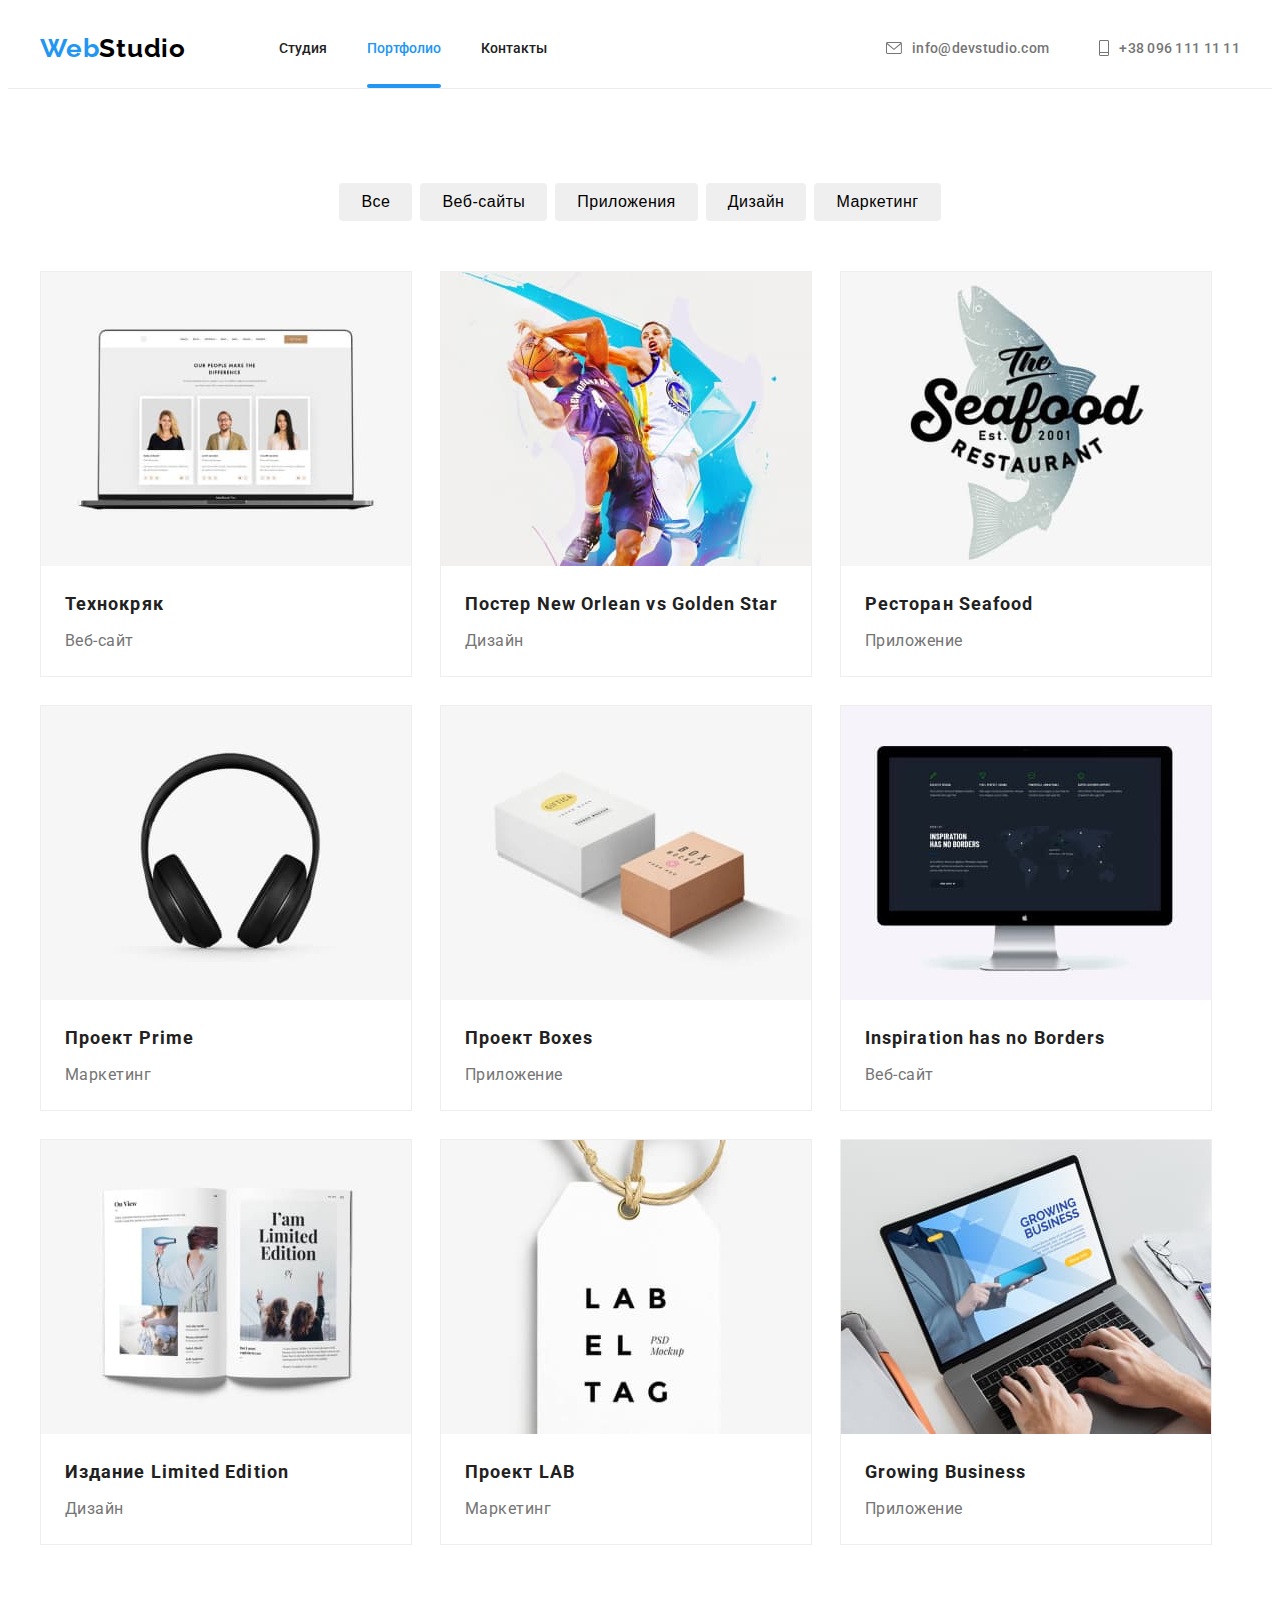
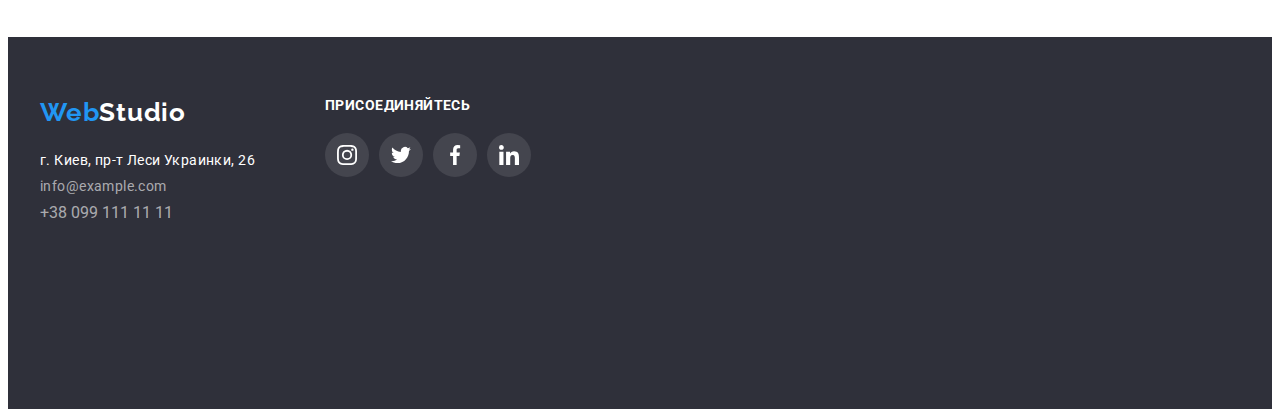
==== portfolio.html @ e00654e3 "дз-6" ====
<!DOCTYPE html>
<html lang="ru">
  <head>
    <meta charset="UTF-8" />
    <meta name="viewport" content="width=device-width, initial-scale=1.0" />
    <title>WebStudio</title>
    <link rel="preconnect" href="https://fonts.gstatic.com" />
    <link
      href="https://fonts.googleapis.com/css2?family=Raleway:wght@700&family=Roboto:wght@400;500;700;900&display=swap"
      rel="stylesheet"
    />
    <link
      rel="stylesheet"
      href="https://cdnjs.cloudflare.com/ajax/libs/modern-normalize/1.0.0/modern-normalize.min.css"
      integrity="sha512-ISS7cAi1PEhQ8jnbJpJZMd29NlhNj4AWYyLOSp2CE/CsHxTCu+r+t0D2yoJudVrd0/8fTVPUVDzY5Tvli75u/g=="
      crossorigin="anonymous"
    />
    <link rel="stylesheet" href="./css/styles.css" />
  </head>

  <body>
    <!-- Шапка сайта -->

    <header class="header page-header">
      <div class="container">
        <a
          class="link links header-link"
          href="./portfolio.html"
          target="_blank"
        >
          <span class="logo">Web</span>Studio</a
        >

        <nav class="nav">
          <ul class="nav-list list">
            <li class="nav-list-item">
              <a class="nav-list-link links" href="./index.html">Студия</a>
            </li>
            <li class="nav-list-item">
              <a
                class="nav-list-link links header-portfolio header-underline"
                href="./portfolio.html"
                >Портфолио</a
              >
            </li>
            <li class="nav-list-item">
              <a class="nav-list-link links" href="#">Контакты</a>
            </li>
          </ul>
        </nav>

        <ul class="header-list list">
          <li class="header-mail">
            <a class="header-mail-link links" href="mailto:info@devstudio.com"
              ><svg class="header-mail-ikon">
                <use href="./images/sprite.svg#mail"></use>
              </svg>
              info@devstudio.com
            </a>
          </li>
          <li class="header-tel">
            <a class="header-tel-link links" href="tel:+380961111111"
              ><svg class="header-tel-ikon">
                <use href="./images/sprite.svg#phone"></use>
              </svg>
              +38 096 111 11 11
            </a>
          </li>
        </ul>
      </div>
    </header>

    <main>
      <!--Меню -->

      <section class="features">
        <div class="container">
          <h1 hidden>Описание проектов</h1>
          <ul class="features-btn list">
            <li class="features-btn-item">
              <button class="btn" type="button">Все</button>
            </li>
            <li class="features-btn-item">
              <button class="btn" type="button">Веб-сайты</button>
            </li>
            <li class="features-btn-item">
              <button class="btn" type="button">Приложения</button>
            </li>
            <li class="features-btn-item">
              <button class="btn" type="button">Дизайн</button>
            </li>
            <li class="features-btn-item">
              <button class="btn" type="button">Маркетинг</button>
            </li>
          </ul>
        </div>

        <!--Описание проектов-->

        <div class="container">
          <ul class="features-list list">
            <li class="features-list-item">
              <a class="features-list-link links" href="#">
                <div class="features-list-img-wrapper">
                  <img src="images/portfolio/сайт.jpg" alt="сайт" width="370" />
                  <p class="overlay">
                    Технокряк это современная площадка распространения
                    коронавируса. Компании используют эту платформу для
                    цифрового шпионажа и атак на защищённые сервера конкурентов.
                  </p>
                </div>
                <div class="features-content">
                  <h2 class="features-list-title">Технокряк</h2>
                  <p class="features-list-subtitle">Веб-сайт</p>
                </div>
              </a>
            </li>
            <li class="features-list-item">
              <a class="features-list-link links" href="#">
                <div class="features-list-img-wrapper">
                  <img
                    src="images/portfolio/баскетбол.jpg"
                    alt="баскетбол"
                    width="370"
                  />
                  <p class="overlay">
                    Технокряк это современная площадка распространения
                    коронавируса. Компании используют эту платформу для
                    цифрового шпионажа и атак на защищённые сервера конкурентов.
                  </p>
                </div>
                <div class="features-content">
                  <h2 class="features-list-title">
                    Постер New Orlean vs Golden Star
                  </h2>
                  <p class="features-list-subtitle">Дизайн</p>
                </div>
              </a>
            </li>
            <li class="features-list-item">
              <a class="features-list-link links" href="#">
                <div class="features-list-img-wrapper">
                  <img
                    src="images/portfolio/Ресторан.jpg"
                    alt="морская еда"
                    width="370"
                  />
                  <p class="overlay">
                    Технокряк это современная площадка распространения
                    коронавируса. Компании используют эту платформу для
                    цифрового шпионажа и атак на защищённые сервера конкурентов.
                  </p>
                </div>
                <div class="features-content">
                  <h2 class="features-list-title">Ресторан Seafood</h2>
                  <p class="features-list-subtitle">Приложение</p>
                </div>
              </a>
            </li>
            <li class="features-list-item">
              <a class="features-list-link links" href="#">
                <div class="features-list-img-wrapper">
                  <img
                    src="images/portfolio/наушники.jpg"
                    alt="наушники"
                    width="370"
                  />
                  <p class="overlay">
                    Технокряк это современная площадка распространения
                    коронавируса. Компании используют эту платформу для
                    цифрового шпионажа и атак на защищённые сервера конкурентов.
                  </p>
                </div>
                <div class="features-content">
                  <h2 class="features-list-title">Проект Prime</h2>
                  <p class="features-list-subtitle">Маркетинг</p>
                </div>
              </a>
            </li>
            <li class="features-list-item">
              <a class="features-list-link links" href="#">
                <div class="features-list-img-wrapper">
                  <img
                    src="images/portfolio/коробка.jpg"
                    alt="коробка"
                    width="370"
                  />
                  <p class="overlay">
                    Технокряк это современная площадка распространения
                    коронавируса. Компании используют эту платформу для
                    цифрового шпионажа и атак на защищённые сервера конкурентов.
                  </p>
                </div>
                <div class="features-content">
                  <h2 class="features-list-title">Проект Boxes</h2>
                  <p class="features-list-subtitle">Приложение</p>
                </div>
              </a>
            </li>
            <li class="features-list-item">
              <a class="features-list-link links" href="#">
                <div class="features-list-img-wrapper">
                  <img
                    src="images/portfolio/экран.jpg"
                    alt="экран"
                    width="370"
                  />
                  <p class="overlay">
                    Технокряк это современная площадка распространения
                    коронавируса. Компании используют эту платформу для
                    цифрового шпионажа и атак на защищённые сервера конкурентов.
                  </p>
                </div>
                <div class="features-content">
                  <h2 lang="en" class="features-list-title">
                    Inspiration has no Borders
                  </h2>
                  <p class="features-list-subtitle">Веб-сайт</p>
                </div>
              </a>
            </li>
            <li class="features-list-item">
              <a class="features-list-link links" href="#">
                <div class="features-list-img-wrapper">
                  <img
                    src="images/portfolio/книга.jpg"
                    alt="книга"
                    width="370"
                  />
                  <p class="overlay">
                    Технокряк это современная площадка распространения
                    коронавируса. Компании используют эту платформу для
                    цифрового шпионажа и атак на защищённые сервера конкурентов.
                  </p>
                </div>
                <div class="features-content">
                  <h2 class="features-list-title">Издание Limited Edition</h2>
                  <p class="features-list-subtitle">Дизайн</p>
                </div>
              </a>
            </li>
            <li class="features-list-item">
              <a class="features-list-link links" href="#">
                <div class="features-list-img-wrapper">
                  <img
                    src="images/portfolio/визитка.jpg"
                    alt="визитка"
                    width="370"
                  />
                  <p class="overlay">
                    Технокряк это современная площадка распространения
                    коронавируса. Компании используют эту платформу для
                    цифрового шпионажа и атак на защищённые сервера конкурентов.
                  </p>
                </div>
                <div class="features-content">
                  <h2 class="features-list-title">Проект LAB</h2>
                  <p class="features-list-subtitle">Маркетинг</p>
                </div>
              </a>
            </li>
            <li class="features-list-item">
              <a class="features-list-link links" href="#">
                <div class="features-list-img-wrapper">
                  <img src="images/portfolio/ноут.jpg" alt="ноут" width="370" />
                  <p class="overlay">
                    Технокряк это современная площадка распространения
                    коронавируса. Компании используют эту платформу для
                    цифрового шпионажа и атак на защищённые сервера конкурентов.
                  </p>
                </div>
                <div class="features-content">
                  <h2 lang="en" class="features-list-title">
                    Growing Business
                  </h2>
                  <p class="features-list-subtitle">Приложение</p>
                </div>
              </a>
            </li>
          </ul>
        </div>
      </section>
    </main>

    <!--Contacts-->

    <footer class="footer">
      <div class="container footer-contacts">
        <div class="contacts">
          <a class="foo-link links" href="./index.html" target="_blank">
            <span class="logo">Web</span>Studio</a
          >
          <address class="address">
            <ul class="footer-list list">
              <li class="footer-list-item">
                <a class="footer-map links" href="#"
                  >г. Киев, пр-т Леси Украинки, 26</a
                >
              </li>
              <li class="footer-link-mail">
                <a class="footer-link links" href="mailto:info@example.com"
                  >info@example.com</a
                >
              </li>
              <li>
                <a class="footer-link links" href="tel:+380991111111"
                  >+38 099 111 11 11</a
                >
              </li>
            </ul>
          </address>
        </div>
        <div class="footer-social">
          <p class="footer-title">присоединяйтесь</p>
          <ul class="footer-list-social list">
            <li class="footer-item-social">
              <a href="#" class="footer-social-link">
                <svg class="footer-ikon">
                  <use href="./images/sprite.svg#instagram"></use>
                </svg>
              </a>
            </li>
            <li class="footer-item-social">
              <a href="#" class="footer-social-link">
                <svg class="footer-ikon">
                  <use href="./images/sprite.svg#twitter"></use>
                </svg>
              </a>
            </li>
            <li class="footer-item-social">
              <a href="#" class="footer-social-link">
                <svg class="footer-ikon">
                  <use href="./images/sprite.svg#facebook"></use>
                </svg>
              </a>
            </li>
            <li class="footer-item-social">
              <a href="#" class="footer-social-link">
                <svg class="footer-ikon">
                  <use href="./images/sprite.svg#linkedin"></use>
                </svg>
              </a>
            </li>
          </ul>
        </div>
      </div>
    </footer>
  </body>
</html>
---- css/styles.css ----
h1,
h2,
h3,
h4,
h5,
h6,
p {
  margin: 0;
}

ul {
  margin: 0;
  padding: 0;
}

img {
  display: block;
}

.links {
  text-decoration: none;
}

.list {
  list-style: none;
}

.address {
  font-style: normal;
  margin-top: 20px;
}

.container {
  width: 1200px;
  padding-left: 15px;
  padding-right: 15px;
  margin: 0 auto;
}

body {
  font-family: "Roboto", sans-serif;
}

:root {
  --accent-color: #2196f3;
  --subtitle-color: #757575;
  --contact-color: rgba(255, 255, 255, 0.6);
  --text-color: #212121;
  --white-color: #ffffff;

  --transition-cubic: cubic-bezier(0.4, 0, 0.2, 1);
}

.visually-hidden {
  position: absolute !important;
  clip: rect(1px 1px 1px 1px); /* IE6, IE7 */
  clip: rect(1px, 1px, 1px, 1px);
  padding: 0 !important;
  border: 0 !important;
  height: 1px !important;
  width: 1px !important;
  overflow: hidden;
}

.social-list {
  display: flex;
  justify-content: space-between;
}

.social-list-item {
  width: 44px;
  height: 44px;
}

.social-list-link:hover,
.social-list-link:focus {
  background-color: var(--accent-color);
}

.social-list-link {
  display: flex;
  justify-content: center;
  align-items: center;
  width: 44px;
  height: 44px;
  border-radius: 50%;
  transition: background-color 250ms var(--transition-cubic);
}

.social-list-link .social-list-ikon {
  fill: #afb1b8;
}

.social-list-link:hover .social-list-ikon,
.social-list-link:focus .social-list-ikon {
  fill: var(--white-color);
}

.social-list-ikon {
  width: 20px;
  height: 20px;
  transition: fill 250ms var(--transition-cubic);
}

/**========== Studio ==========**/

/*======= Header ======*/

.header {
  background: var(--white-color);
}

.page-header {
  border-bottom: 1px solid #ececec;
}

.header .container {
  display: flex;
  align-items: center;
}
.header .header-studio {
  color: var(--accent-color);
}

.nav {
  display: flex;
  align-items: center;
}
.header-link {
  margin-right: 93px;
}

.nav-list {
  display: flex;
  align-items: center;
}

.nav-list-item:not(:last-child) {
  margin-right: 40px;
}

.header-list {
  display: flex;
  margin-left: auto;
}

.header-mail {
  margin-right: 50px;
}

.header-mail-ikon {
  box-sizing: content-box;

  width: 16px;
  height: 12px;
  transition: fill 250ms var(--transition-cubic);
}

.nav-list-link {
  position: relative;
  font-weight: 500;
  font-size: 14px;
  color: var(--text-color);
  padding-top: 32px;
  padding-bottom: 32px;
  display: block;
  transition: color 250ms var(--transition-cubic);
}

.nav-list-link:hover,
.nav-list-link:focus {
  color: var(--accent-color);
}

.header-portfolio {
  color: var(--accent-color);
}

.header-underline::before {
  content: "";
  position: absolute;
  left: 0;
  bottom: 0;
  display: block;

  width: 100%;
  height: 4px;

  background: #2196f3;
  border-radius: 2px;
}

.nav-list-link::after {
  content: "";
  position: absolute;
  left: 0;
  bottom: 0;
  display: block;

  width: 100%;
  height: 4px;

  background: #2196f3;
  border-radius: 2px;

  /* transform: scaleX(0); */
  visibility: hidden;
  transition: transform 250ms var(--transition-cubic);
}

.nav-list-link:hover::after,
.nav-list-link:focus::after {
  visibility: visible;
  /* transform: scaleX(1); */
}

.header-tel-link {
  display: flex;
  justify-content: center;
  align-items: center;
  padding-top: 32px;
  padding-bottom: 32px;

  font-weight: 500;
  font-size: 14px;
  letter-spacing: 0.02em;
  color: var(--subtitle-color);
  transition: color 250ms var(--transition-cubic);
}

.header-tel-link:hover,
.header-tel-link:focus {
  color: var(--accent-color);
}

.header-mail-ikon {
  margin-right: 10px;
}

.header-mail-link {
  display: flex;
  justify-content: center;
  align-items: center;
  padding-top: 32px;
  padding-bottom: 32px;

  font-weight: 500;
  font-size: 14px;
  letter-spacing: 0.02em;
  color: var(--subtitle-color);
  transition: color 250ms var(--transition-cubic);
}

.header-mail-link:hover,
.header-mail-link:focus {
  color: var(--accent-color);
}

.header-mail-ikon {
  fill: var(--subtitle-color);
}

.header-mail-link:hover .header-mail-ikon,
.header-mail-link:focus .header-mail-ikon {
  fill: var(--accent-color);
}

.header-tel-ikon {
  box-sizing: content-box;
  width: 10px;
  height: 16px;

  margin-right: 10px;
  transition: fill 250ms var(--transition-cubic);
}

.header-tel-ikon {
  fill: var(--subtitle-color);
}

.header-tel-link:hover .header-tel-ikon,
.header-tel-link:focus .header-tel-ikon {
  fill: var(--accent-color);
}

.link {
  display: block;
  padding-top: 24px;
  padding-bottom: 25px;

  font-family: Raleway;
  font-weight: 700;
  font-size: 26px;
  letter-spacing: 0.03em;
  color: #000000;
}

.logo {
  font-family: Raleway;
  font-style: normal;
  font-weight: bold;
  font-size: 26px;
  line-height: 1.192px;
  letter-spacing: 0.03em;
  color: var(--accent-color);
}

/*======= Header End ======*/

/*====== Hero ======*/

.hero {
  width: 1600px;
  height: 600px;
  text-align: center;
  background: #c4c4c4;
  padding-top: 200px;
  padding-bottom: 200px;
  background-image: linear-gradient(
      rgba(47, 48, 58, 0.4),
      rgba(47, 48, 58, 0.4)
    ),
    url(../images/hero/bg.jpg);
  background-repeat: no-repeat;
  background-size: cover;
  margin: 0 auto;
}

.hero-subject {
  font-weight: 900;
  font-size: 44px;
  line-height: 60px;
  letter-spacing: 0.06em;
  text-transform: uppercase;

  color: var(--white-color);
  margin-bottom: 40px;
  text-shadow: 0px 4px 4px rgba(0, 0, 0, 0.25);
}

.hero-btn {
  font-weight: 700;
  font-size: 16px;
  line-height: 30px;
  letter-spacing: 0.06em;
  cursor: pointer;

  min-width: 200px;
  padding: 8px 30px;

  color: var(--white-color);
  background: var(--accent-color);
  box-shadow: 0px 4px 4px rgba(0, 0, 0, 0.15);
  border-radius: 4px;
  border: 0;
}

/*====== Hero End ======*/

/*====== Feature ======*/

.visually-hidden:not(:focus):not(:active),
input[type="checkbox"].visually-hidden,
input[type="radio"].visually-hidden {
  position: absolute;
  width: 1px;
  height: 1px;
  margin: -1px;
  border: 0;
  padding: 0;
  white-space: nowrap;
  clip-path: inset(100%);
  clip: rect(0 0 0 0);
  overflow: hidden;
}

.feature {
  padding-top: 94px;
  padding-bottom: 94px;
}

.feature-list {
  display: flex;
}

.feature-item:not(:last-child) {
  margin-right: 30px;
}

.feature-item {
  width: 270px;
}

.rectangle {
  width: 270px;
  height: 120px;
  display: flex;
  justify-content: center;
  align-items: center;
  background: #f5f4fa;
  border-radius: 4px;
  margin-bottom: 30px;
}

.feature-item-ikon {
  width: 70px;
  height: 70px;
}

.feature-title {
  font-weight: 700;
  font-size: 14px;
  letter-spacing: 0.03em;
  text-transform: uppercase;
  color: var(--text-color);
  margin-bottom: 10px;
}

.feature-text {
  width: 270px;
  height: 75px;
  font-weight: normal;
  font-size: 14px;
  line-height: 24px;
  letter-spacing: 0.03em;
  color: var(--subtitle-color);
}

/*====== Feature End ======*/

/*====== What we do ======*/

.work {
  padding-bottom: 94px;
}

.work-list {
  display: flex;
}

.work-title {
  font-weight: 700;
  font-size: 36px;

  text-align: center;
  letter-spacing: 0.03em;
  color: var(--text-color);
  margin-bottom: 50px;
}

.work-item:not(:last-child) {
  margin-right: 30px;
}

/*====== What we do End ======*/

/*====== -Our Team ======*/

.team-list {
  display: flex;
  margin: -15px;
}

.team .team-title {
  margin-bottom: 50px;
}

.team {
  padding-bottom: 94px;
  padding-top: 94px;
  background: #f5f4fa;
}

.team-title {
  font-weight: 700;
  font-size: 36px;

  text-align: center;
  letter-spacing: 0.03em;
  color: var(--text-color);
}

.team-item {
  margin: 15px;

  box-shadow: 0px 1px 3px rgba(0, 0, 0, 0.12), 0px 1px 1px rgba(0, 0, 0, 0.14),
    0px 2px 1px rgba(0, 0, 0, 0.2);
  border-radius: 0px 0px 4px 4px;
  background: var(--white-color);
}

.team-content {
  padding: 30px 32px;
}

.team-item-title {
  font-weight: 500;
  font-size: 16px;
  line-height: 19px;
  text-align: center;
  letter-spacing: 0.03em;
  color: var(--text-color);
  margin-bottom: 10px;
}

.team-profession {
  font-family: Roboto;
  font-style: normal;
  font-weight: normal;
  font-size: 16px;
  text-align: center;
  letter-spacing: 0.03em;
  color: var(--subtitle-color);
  margin-bottom: 16px;
}

/*====== -Our Team End ======*/

/*====== Clients ======*/

.clients {
  padding-top: 94px;
  padding-bottom: 94px;
}

.clients-title {
  min-width: 390px;
  height: 42px;
  font-weight: 700;
  font-size: 36px;
  line-height: 42px;
  text-align: center;
  letter-spacing: 0.03em;
  margin-bottom: 50px;

  color: var(--text-color);
}

.clients-list {
  display: flex;
}

.clients-item:not(:last-child) {
  margin-right: 30px;
}

.clients-item {
  width: 170px;
  height: 90px;
}

.clients-link {
  width: 170px;
  height: 90px;
  display: flex;
  justify-content: center;
  align-items: center;
  border: 1px solid #afb1b8;

  box-sizing: border-box;
  border-radius: 4px;
  transition: border-color 250ms var(--transition-cubic);
}

.clients-link:hover,
.clients-link:focus {
  border-color: var(--accent-color);
}

.clients-ikon {
  min-width: 44px;
  height: 49px;
  transition: fill 250ms var(--transition-cubic);
}

.clients-link .clients-ikon {
  fill: #afb1b8;
}

.clients-link:hover .clients-ikon,
.clients-link:focus .clients-ikon {
  fill: var(--accent-color);
}

/*====== Clients End ======*/

/*====== Footer ======*/

.footer {
  background: #2f303a;
  padding-top: 60px;
  padding-bottom: 60px;
  height: 252px;
}

.footer-link-mail {
  margin-bottom: 9px;
}

.foo-link {
  width: 145px;
  height: 31px;
  left: 215px;
  top: 2157px;

  font-family: Raleway;
  font-style: normal;
  font-weight: bold;
  font-size: 26px;
  line-height: 31px;

  letter-spacing: 0.03em;

  color: var(--white-color);
}

.footer-map {
  color: var(--white-color);
}

.footer-list-item {
  font-family: Roboto;
  font-style: normal;
  font-weight: normal;
  font-size: 14px;
  line-height: 24px;
  letter-spacing: 0.03em;
  margin-bottom: 6px;
}

.footer-link {
  color: var(--contact-color);
}

.footer-link-mail,
.footer-link-tel {
  font-weight: normal;
  font-size: 14px;
  letter-spacing: 0.03em;
}

.footer-title {
  width: 145px;
  height: 16px;

  font-weight: 700;
  font-size: 14px;
  line-height: 16px;
  letter-spacing: 0.03em;
  text-transform: uppercase;
  margin-bottom: 20px;

  color: var(--white-color);
}

.footer-contacts {
  display: flex;
}

.footer-ikon {
  width: 20px;
  height: 20px;
  fill: var(--white-color);
  transition: fill 250ms var(--transition-cubic);
}

.footer-item-social {
  width: 44px;
  height: 44px;
}

.footer-social-link:hover,
.footer-social-link:focus {
  background-color: var(--accent-color);
}

.footer-social-link:hover .footer-ikon,
.footer-social-link:focus .footer-ikon {
  fill: var(--white-color);
}

.footer-social-link {
  display: flex;
  justify-content: center;
  align-items: center;
  width: 44px;
  height: 44px;
  border-radius: 50%;

  background: rgba(255, 255, 255, 0.1);
  transition: background-color 250ms var(--transition-cubic);
}

.footer-list-social {
  display: flex;
  justify-content: space-between;
}

.contacts {
  margin-right: 70px;
}

.footer-social {
  width: 206px;
  height: 80px;
  margin-right: 93px;
}

/*====== Footer End ======*/

/**========== Studio End ==========**/

/**========== Portfolio ==========**/

/*====== Main ======*/

/*====== Filtr ======*/

.features {
  padding-top: 94px;
  padding-bottom: 94px;
}

.features-btn {
  display: flex;
  justify-content: center;
  margin-bottom: 50px;
}

.features-btn-item:not(:last-child) {
  margin-right: 8px;
}

.btn:hover,
.btn:focus {
  background: var(--accent-color);
  color: var(--white-color);
  box-shadow: 0px 3px 1px rgba(0, 0, 0, 0.1), 0px 1px 2px rgba(0, 0, 0, 0.08),
    0px 2px 2px rgba(0, 0, 0, 0.12);
}

.btn {
  padding: 6px 22px;
  font-weight: 500;
  font-size: 16px;
  line-height: 26px;
  text-align: center;
  letter-spacing: 0.03em;
  border: 0;
  border-radius: 4px;

  transition: background-color 250ms var(--transition-cubic),
    color 250ms var(--transition-cubic);
}

/*====== Filtr End ======*/

/*====== Описание проектов ======*/

.features-list {
  display: flex;
  flex-wrap: wrap;
  margin: -15px;
}

.features-list-item {
  margin: 15px;
  width: 370px;
  height: 404px;
}

.features-list-link {
  display: inline-block;

  background: #ffffff;
  border: 1px solid #eeeeee;
  box-sizing: border-box;
}

.features-list-item .features-list-link:hover,
.features-list-item .features-list-link:focus {
  box-shadow: 0px 1px 1px rgba(0, 0, 0, 0.12), 0px 4px 4px rgba(0, 0, 0, 0.06),
    1px 4px 6px rgba(0, 0, 0, 0.16);
}

.features-list-title {
  width: 322px;
  height: 36px;
  font-weight: 700;
  font-size: 18px;
  line-height: 36px;
  letter-spacing: 0.06em;
  margin-bottom: 4px;

  color: var(--text-color);
}

.features-list-subtitle {
  width: 322px;
  height: 30px;
  font-weight: 400;
  font-size: 16px;
  line-height: 30px;

  letter-spacing: 0.03em;

  color: var(--subtitle-color);
}

.features-content {
  box-sizing: content-box;
  width: 322px;
  padding: 20px 24px;
}

.features-list-img-wrapper {
  position: relative;
  overflow: hidden;
}

.overlay {
  position: absolute;
  left: 0;
  top: 0;
  width: 100%;
  height: 101%;
  padding: 63px 24px;

  font-weight: 400;
  font-size: 18px;
  line-height: 28px;
  letter-spacing: 0.03em;
  transform: translateY(100%);

  color: var(--white-color);
  background: rgba(33, 150, 243, 0.9);

  transition: transform 250ms var(--transition-cubic);
}

.features-list-link:hover .overlay,
.features-list-link:focus .overlay {
  transform: translateY(0);
}

/*====== Описание проектов End ======*/

/*====== Modal ======*/

.backdrop {
  position: fixed;
  top: 0;
  left: 0;
  width: 100%;
  height: 100%;
  background: rgba(0, 0, 0, 0.2);
  transition: all 250ms var(--transition-cubic);
}

.modal {
  position: absolute;
  left: 50%;
  top: 50%;
  transform: translate(-50%, -50%);
  width: 528px;
  height: 581px;
  padding: 40px;

  background-color: var(--white-color);
  box-shadow: 0px 1px 3px rgba(0, 0, 0, 0.12), 0px 1px 1px rgba(0, 0, 0, 0.14),
    0px 2px 1px rgba(0, 0, 0, 0.2);
  border-radius: 4px;
}

.modal-close-btn {
  position: absolute;
  top: 8px;
  right: 8px;
  display: flex;
  justify-content: center;
  align-items: center;

  width: 30px;
  height: 30px;
  border-radius: 50%;
  cursor: pointer;

  background: #ffffff;
  border: 1px solid rgba(0, 0, 0, 0.1);
  box-sizing: border-box;
  transition: fill 250ms var(--transition-cubic);
}

.close-btn {
  width: 18px;
  height: 18px;
}

.modal-close-btn:hover .close-btn,
.modal-close-btn:focus .close-btn {
  fill: var(--accent-color);
}

.is-hidden {
  opacity: 0;
  visibility: hidden;
  pointer-events: none;
}

.work-wrapper {
  position: relative;
}

.work-tekst {
  position: absolute;
  bottom: 0;
  width: 100%;
  padding-top: 27px;
  padding-bottom: 27px;

  font-weight: 700;
  font-size: 14px;
  line-height: 16px;
  text-align: center;
  letter-spacing: 0.03em;
  text-transform: uppercase;

  background: rgba(47, 48, 58, 0.8);
  color: var(--white-color);
}

.modal-text {
  width: 448px;
  height: 23px;

  font-weight: 700;
  font-size: 20px;
  line-height: 23px;
  text-align: center;
  letter-spacing: 0.03em;

  color: var(--text-color);
}

.modal-form {
  display: flex;
  flex-direction: column;
}

.modal-form-input {
  display: block;
  width: 100%;
  height: 40px;
  padding-left: 42px;

  border: 1px solid rgba(33, 33, 33, 0.2);
  border-radius: 4px;
  transition: border-color 250ms var(--transition-cubic);
}

.modal-form-input:focus {
  outline: none;
  border-color: var(--accent-color);
}

.modal-form-input:focus + .modal-form-icon {
  fill: var(--accent-color);
}

/* .modal-form-input-label {
  position: relative;
} */

.modal-form-input-wrapper {
  position: relative;
  display: block;
}

.modal-form-icon {
  position: absolute;
  top: 50%;
  left: 15px;
  transform: translateY(-50%);
  display: block;
  width: 18px;
  height: 18px;
  transition: fill 250ms var(--transition-cubic);
}

.modal-form-message {
  display: block;
  font-size: 14px;
  line-height: 1.123;
  letter-spacing: 0.01em;
  width: 100%;
  height: 120px;
  padding: 12px 16px;

  border: 1px solid rgba(33, 33, 33, 0.2);
  border-radius: 4px;

  resize: none;
  transition: border-color 250ms var(--transition-cubic);
}

.modal-form-message:focus {
  outline: none;
  border-color: var(--accent-color);
}

.modal-form-message::placeholder {
  color: rgba(117, 117, 117, 0.5);
}

.modal-form-label-policy::before {
  content: "";
  display: inline-block;
  width: 16px;
  height: 15px;
  margin-right: 9px;

  outline: 2px solid var(--text-color);
  border-radius: 2px;
}

.modal-form-check-policy:checked + .modal-form-label-policy::before {
  background-image: url("../images/modal/checkbox.svg");
}

.modal-form-check-policy:focus + .modal-form-label-policy::before {
  background: #2196f3;
  border-radius: 2px;
  outline: none;
}

.modal-form-label-policy {
  display: flex;
  align-items: center;

  min-width: 400px;
  height: 24px;

  font-weight: 400;
  font-size: 14px;
  line-height: 1.714;
  letter-spacing: 0.03em;
  margin-bottom: 30px;

  color: var(--subtitle-color);
}

.modal-label-link {
  color: var(--subtitle-color);
  padding-left: 9px;
  transition: color 250ms var(--transition-cubic);
}

.modal-label-link:hover,
.modal-label-link:focus {
  color: var(--accent-color);
}

.modal-form-btn {
  min-width: 200px;
  height: 50px;
  padding: 10px 55px;

  font-weight: 700;
  font-size: 16px;
  line-height: 30px;

  align-self: center;
  align-items: center;
  text-align: center;
  letter-spacing: 0.06em;

  cursor: pointer;

  color: var(--white-color);
  background: #188ce8;
  border-radius: 4px;

  transition: color 250ms var(--transition-cubic),
    background-color 250ms var(--transition-cubic),
    box-shadow 250ms var(--transition-cubic);
}

.modal-form-btn:hover,
.modal-form-btn:focus {
  color: var(--white-color);
  background-color: #188ce8;
  box-shadow: 0px 4px 4px rgba(0, 0, 0, 0.15);
}

.modal-form-input-label {
  margin-bottom: 10px;
}

.modal-form-input-textarea {
  margin-bottom: 20px;
}

/*====== Footer Form ======*/

.footer-form {
  width: 570px;
  height: 86px;
}

.footer-form-container {
  display: flex;
  align-items: center;
}

.footer-form-text {
  width: 219px;
  height: 16px;
  margin-bottom: 20px;

  font-weight: 700;
  font-size: 14px;
  line-height: 16px;
  letter-spacing: 0.03em;
  text-transform: uppercase;

  color: #ffffff;
}

.footer-form-input {
  width: 358px;
  height: 50px;
  margin-right: 12px;

  border: 1px solid rgba(255, 255, 255, 0.3);
  box-sizing: border-box;
  filter: drop-shadow(0px 4px 4px rgba(0, 0, 0, 0.15));
  border-radius: 4px;
}

.footer-form-btn {
  min-width: 200px;
  height: 50px;

  font-weight: 700;
  font-size: 16px;
  line-height: 30px;

  display: flex;
  align-items: center;
  justify-content: center;
  text-align: center;
  letter-spacing: 0.06em;

  color: #ffffff;

  background: #2196f3;
  box-shadow: 0px 4px 4px rgba(0, 0, 0, 0.15);
  border-radius: 4px;
}

.footer-form-ikon {
  width: 24px;
  height: 24px;
  margin-left: 10px;

  fill: currentColor;
}
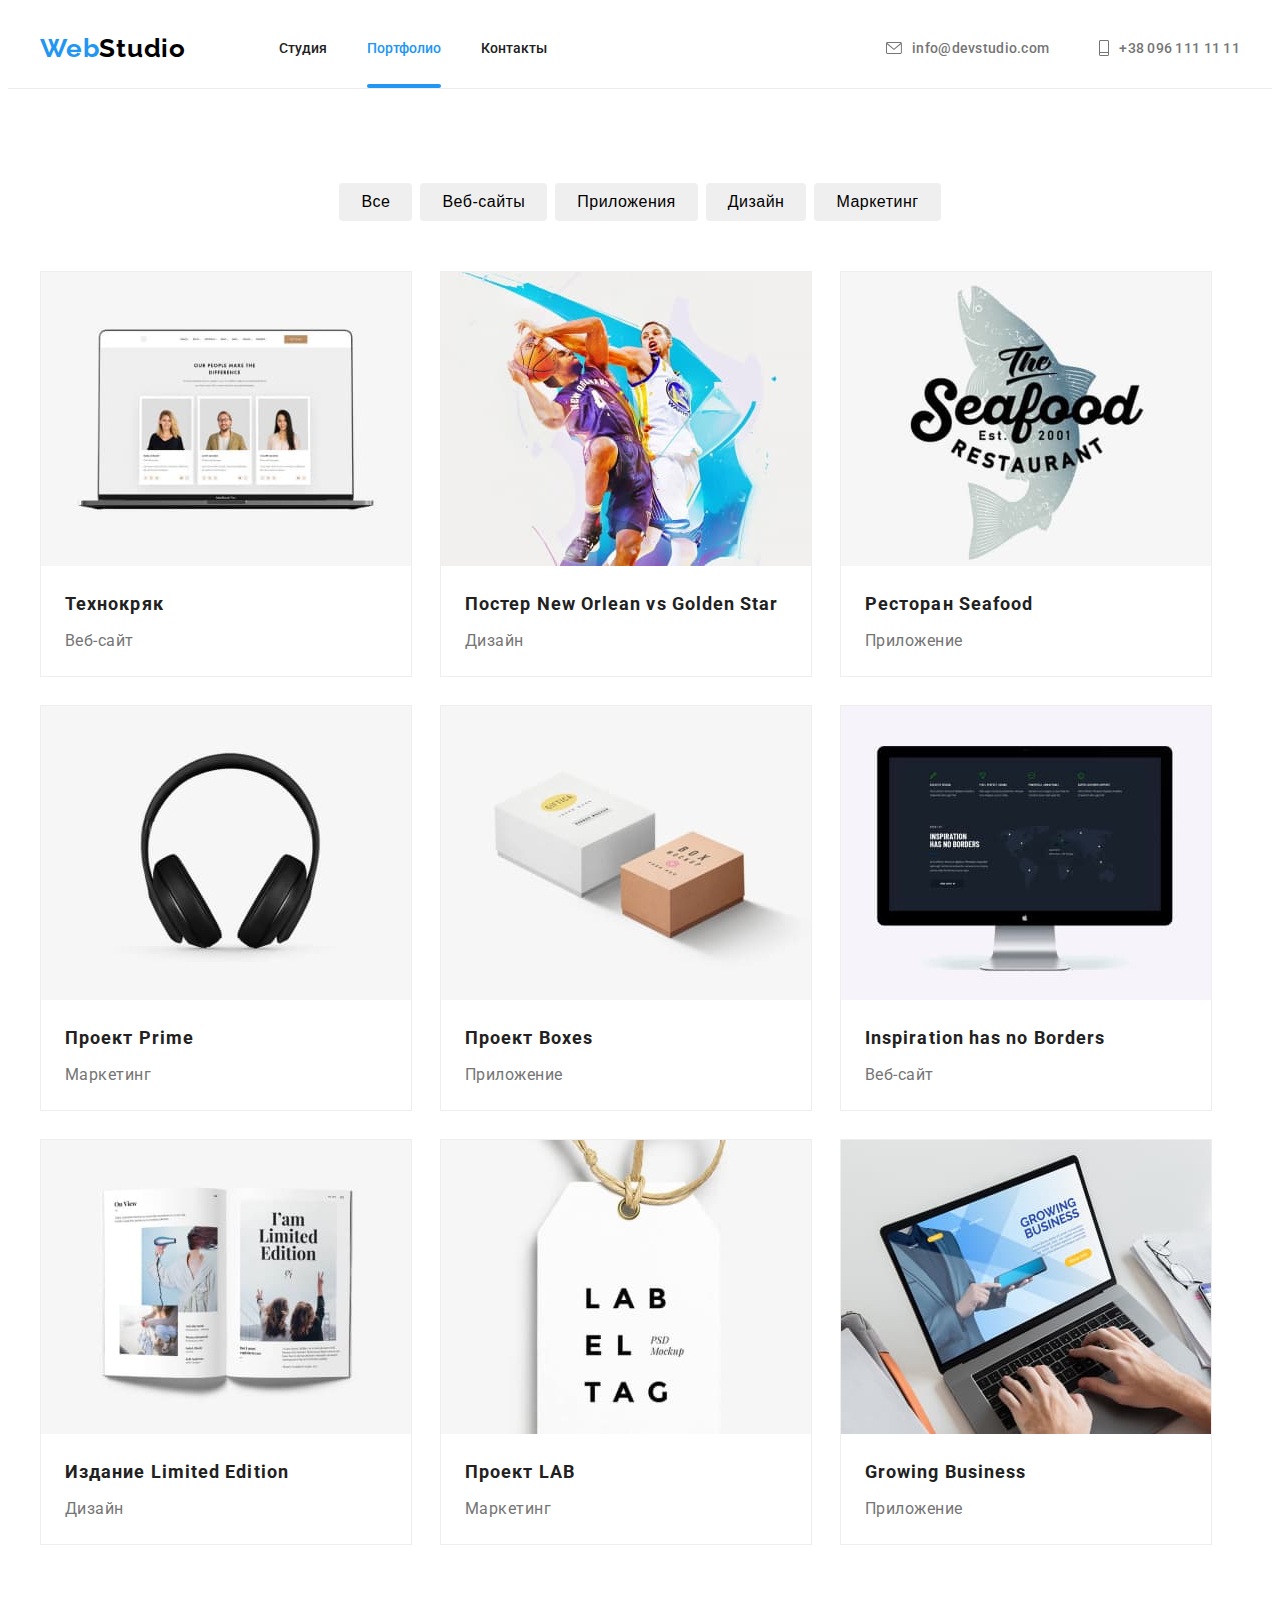
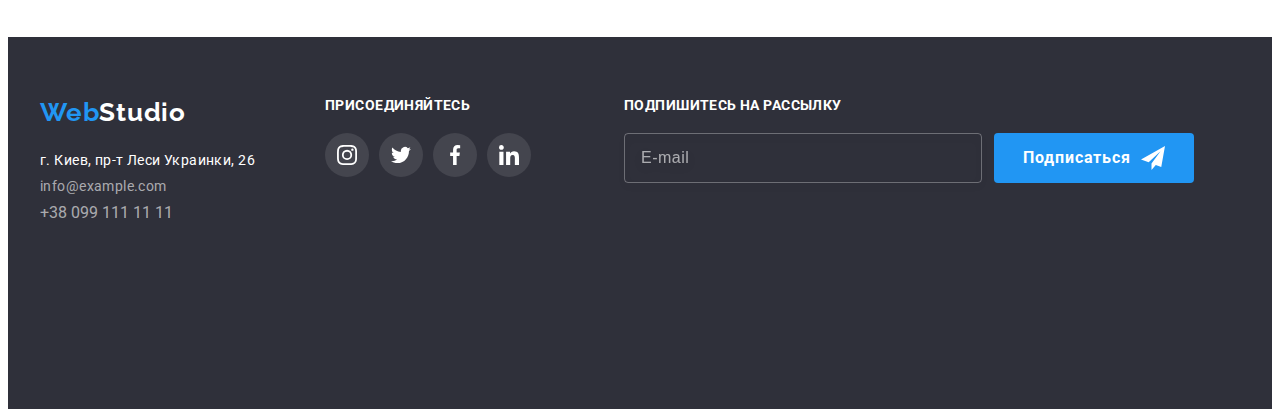
==== commit 9e16b870: "Правки в modal и footere" ====
--- a/portfolio.html
+++ b/portfolio.html
@@ -343,6 +343,24 @@
             </li>
           </ul>
         </div>
+
+        <form action="#" class="footer-form">
+          <p class="footer-form-text">Подпишитесь на рассылку</p>
+          <span class="footer-form-container">
+            <input
+              type="mail"
+              name="user-policy"
+              class="footer-form-input"
+              placeholder="E-mail"
+            />
+            <buttom type="submit" class="footer-form-btn">
+              Подписаться
+              <svg class="footer-form-ikon">
+                <use href="./images/sprite.svg#icon-send"></use>
+              </svg>
+            </buttom>
+          </span>
+        </form>
       </div>
     </footer>
   </body>
--- a/css/styles.css
+++ b/css/styles.css
@@ -350,9 +350,16 @@
 
   color: var(--white-color);
   background: var(--accent-color);
-  box-shadow: 0px 4px 4px rgba(0, 0, 0, 0.15);
+  /* box-shadow: 0px 4px 4px rgba(0, 0, 0, 0.15); */
   border-radius: 4px;
   border: 0;
+  transition: box-shadow 250ms var(--transition-cubic);
+  
+}
+
+.hero-btn:hover,
+.hero-btn:focus {
+ box-shadow: 0px 4px 4px rgba(0, 0, 0, 0.15);:
 }
 
 /*====== Hero End ======*/
@@ -619,9 +626,7 @@
 }
 
 .footer-list-item {
-  font-family: Roboto;
-  font-style: normal;
-  font-weight: normal;
+  font-weight: 400;
   font-size: 14px;
   line-height: 24px;
   letter-spacing: 0.03em;
@@ -630,6 +635,12 @@
 
 .footer-link {
   color: var(--contact-color);
+  transition: color 250ms var(--transition-cubic);
+}
+
+.footer-link:hover,
+.footer-link:focus {
+  color: var(--accent-color);
 }
 
 .footer-link-mail,
@@ -772,13 +783,14 @@
 .features-list-link {
   display: inline-block;
 
-  background: #ffffff;
+  background: var(--white-color);
   border: 1px solid #eeeeee;
   box-sizing: border-box;
-}
-
-.features-list-item .features-list-link:hover,
-.features-list-item .features-list-link:focus {
+  transition: box-shadow 250ms var(--transition-cubic);
+}
+
+.features-list-link:hover,
+.features-list-link:focus {
   box-shadow: 0px 1px 1px rgba(0, 0, 0, 0.12), 0px 4px 4px rgba(0, 0, 0, 0.06),
     1px 4px 6px rgba(0, 0, 0, 0.16);
 }
@@ -855,6 +867,7 @@
   height: 100%;
   background: rgba(0, 0, 0, 0.2);
   transition: all 250ms var(--transition-cubic);
+  opacity: 1;
 }
 
 .modal {
@@ -1024,18 +1037,22 @@
 }
 
 .modal-form-check-policy:checked + .modal-form-label-policy::before {
-  background-image: url("../images/modal/checkbox.svg");
+  background-color: var(--accent-color);
+  border-color: var(--accent-color);
+  background-size: contain;
+  background-origin: border-box;
+  background-image: url("../images/modal/chek.svg");
 }
 
 .modal-form-check-policy:focus + .modal-form-label-policy::before {
-  background: #2196f3;
-  border-radius: 2px;
+  border: 2px solid var(--accent-color);
   outline: none;
 }
 
 .modal-form-label-policy {
   display: flex;
   align-items: center;
+  justify-content: space-between;
 
   min-width: 400px;
   height: 24px;
@@ -1051,7 +1068,6 @@
 
 .modal-label-link {
   color: var(--subtitle-color);
-  padding-left: 9px;
   transition: color 250ms var(--transition-cubic);
 }
 
@@ -1123,19 +1139,41 @@
   letter-spacing: 0.03em;
   text-transform: uppercase;
 
-  color: #ffffff;
+  color: var(--white-color);
 }
 
 .footer-form-input {
   width: 358px;
   height: 50px;
   margin-right: 12px;
+  padding-left: 16px;
 
   border: 1px solid rgba(255, 255, 255, 0.3);
   box-sizing: border-box;
   filter: drop-shadow(0px 4px 4px rgba(0, 0, 0, 0.15));
   border-radius: 4px;
-}
+  background: transparent;
+  color: var(--white-color);
+  transition: border-color 250ms var(--transition-cubic);
+}
+
+.footer-form-input::placeholder {
+  width: 47px;
+  height: 20px;
+
+  font-weight: 400;
+  font-size: 16px;
+  line-height: 1.25;
+  letter-spacing: 0.03em;
+
+  color: rgba(255, 255, 255, 0.6);
+}
+
+.footer-form-input:focus {
+  border-color: var(--white-color);
+}
+
+
 
 .footer-form-btn {
   min-width: 200px;
@@ -1143,19 +1181,23 @@
 
   font-weight: 700;
   font-size: 16px;
-  line-height: 30px;
+  line-height: 1.875;
+  letter-spacing: 0.06em;
+  border-radius: 4px;
 
   display: flex;
   align-items: center;
   justify-content: center;
   text-align: center;
-  letter-spacing: 0.06em;
-
-  color: #ffffff;
-
-  background: #2196f3;
-  box-shadow: 0px 4px 4px rgba(0, 0, 0, 0.15);
-  border-radius: 4px;
+  cursor: pointer;
+
+  color: var(--white-color);
+  background: var(--accent-color);
+  /* box-shadow: 0px 4px 4px rgba(0, 0, 0, 0.15); */
+
+  transition: box-shadow 250ms var(--transition-cubic);
+  /* transition: background-color 250ms var(--transition-cubic), */
+  /* color 250ms var(--transition-cubic);  */
 }
 
 .footer-form-ikon {
@@ -1165,3 +1207,11 @@
 
   fill: currentColor;
 }
+
+.footer-form-btn:hover,
+.footer-form-btn:focus {
+  border: 1px solid var(--white-color);
+  box-shadow: 0px 4px 4px rgba(0, 0, 0, 0.15);
+}
+
+
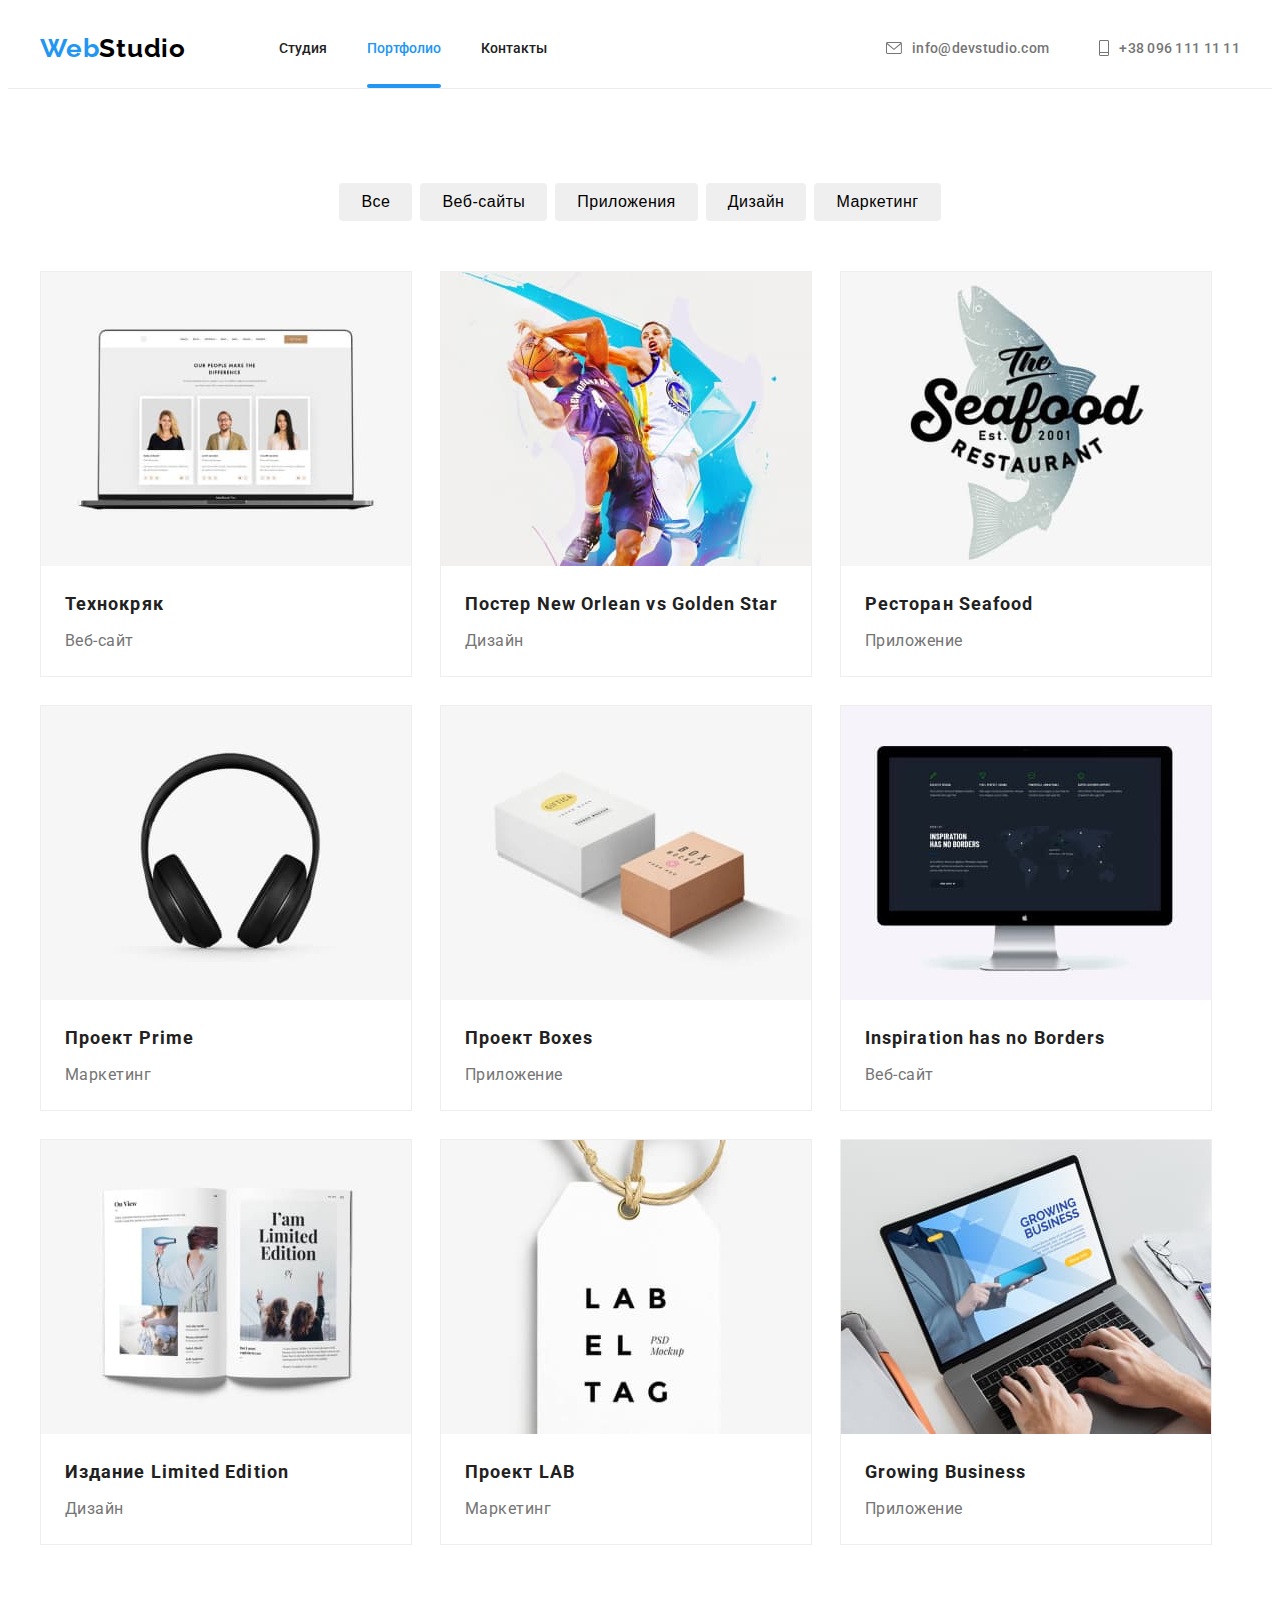
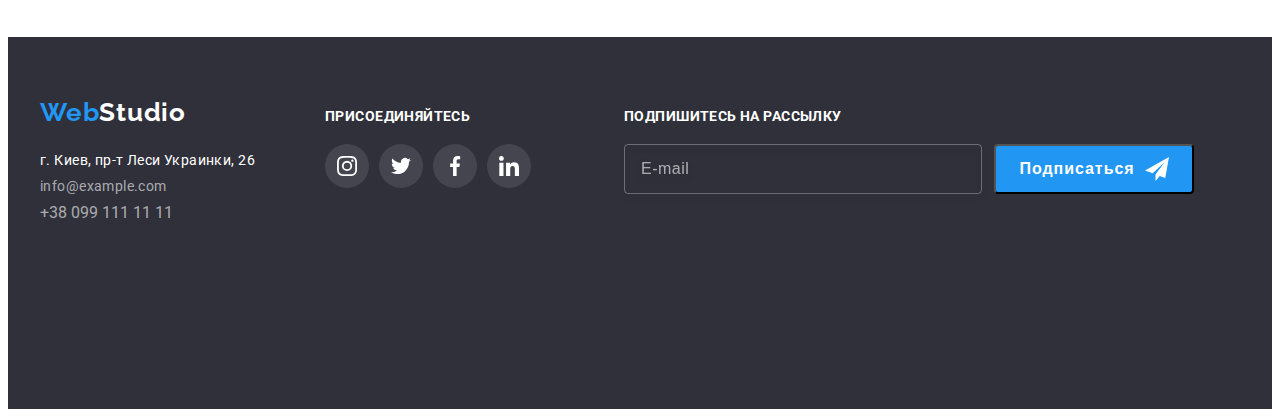
==== commit f9645af5: "Сделал правки и проверил через валидатор" ====
--- a/portfolio.html
+++ b/portfolio.html
@@ -348,17 +348,17 @@
           <p class="footer-form-text">Подпишитесь на рассылку</p>
           <span class="footer-form-container">
             <input
-              type="mail"
+              type="email"
               name="user-policy"
               class="footer-form-input"
               placeholder="E-mail"
             />
-            <buttom type="submit" class="footer-form-btn">
+            <button type="submit" class="footer-form-btn">
               Подписаться
               <svg class="footer-form-ikon">
                 <use href="./images/sprite.svg#icon-send"></use>
               </svg>
-            </buttom>
+            </button>
           </span>
         </form>
       </div>
--- a/css/styles.css
+++ b/css/styles.css
@@ -75,6 +75,7 @@
 .social-list-link:hover,
 .social-list-link:focus {
   background-color: var(--accent-color);
+  color: var(--accent-color);
 }
 
 .social-list-link {
@@ -84,7 +85,8 @@
   width: 44px;
   height: 44px;
   border-radius: 50%;
-  transition: background-color 250ms var(--transition-cubic);
+  transition: background-color 250ms var(--transition-cubic),
+    color 250ms var(--transition-cubic);
 }
 
 .social-list-link .social-list-ikon {
@@ -203,7 +205,6 @@
   background: #2196f3;
   border-radius: 2px;
 
-  /* transform: scaleX(0); */
   visibility: hidden;
   transition: transform 250ms var(--transition-cubic);
 }
@@ -211,7 +212,6 @@
 .nav-list-link:hover::after,
 .nav-list-link:focus::after {
   visibility: visible;
-  /* transform: scaleX(1); */
 }
 
 .header-tel-link {
@@ -350,16 +350,15 @@
 
   color: var(--white-color);
   background: var(--accent-color);
-  /* box-shadow: 0px 4px 4px rgba(0, 0, 0, 0.15); */
+  box-shadow: 0px 4px 4px rgba(0, 0, 0, 0.15);
   border-radius: 4px;
   border: 0;
   transition: box-shadow 250ms var(--transition-cubic);
-  
 }
 
 .hero-btn:hover,
 .hero-btn:focus {
- box-shadow: 0px 4px 4px rgba(0, 0, 0, 0.15);:
+  box-shadow: 0px 4px 4px rgba(0, 0, 0, 0.15);
 }
 
 /*====== Hero End ======*/
@@ -494,7 +493,19 @@
     0px 2px 1px rgba(0, 0, 0, 0.2);
   border-radius: 0px 0px 4px 4px;
   background: var(--white-color);
-}
+  transition: box-shadow 250ms var(--transition-cubic);
+}
+
+/* .team-item-link {
+  display: block;
+  transition: box-shadow 250ms var(--transition-cubic);
+}
+
+.team-item-link:hover,
+.team-item-link:focus {
+  box-shadow: 0px 1px 3px rgba(0, 0, 0, 0.12), 0px 1px 1px rgba(0, 0, 0, 0.14),
+    0px 2px 1px rgba(0, 0, 0, 0.2);
+} */
 
 .team-content {
   padding: 30px 32px;
@@ -566,17 +577,17 @@
 
   box-sizing: border-box;
   border-radius: 4px;
-  transition: border-color 250ms var(--transition-cubic);
+  transition: border-color 250ms var(--transition-cubic),
+    color 250ms var(--accent-color);
 }
 
 .clients-link:hover,
 .clients-link:focus {
   border-color: var(--accent-color);
+  color: var(--accent-color);
 }
 
 .clients-ikon {
-  min-width: 44px;
-  height: 49px;
   transition: fill 250ms var(--transition-cubic);
 }
 
@@ -651,12 +662,9 @@
 }
 
 .footer-title {
-  width: 145px;
-  height: 16px;
-
   font-weight: 700;
   font-size: 14px;
-  line-height: 16px;
+  line-height: 1.143;
   letter-spacing: 0.03em;
   text-transform: uppercase;
   margin-bottom: 20px;
@@ -666,6 +674,7 @@
 
 .footer-contacts {
   display: flex;
+  align-items: baseline;
 }
 
 .footer-ikon {
@@ -683,6 +692,7 @@
 .footer-social-link:hover,
 .footer-social-link:focus {
   background-color: var(--accent-color);
+  color: var(--white-color);
 }
 
 .footer-social-link:hover .footer-ikon,
@@ -699,7 +709,8 @@
   border-radius: 50%;
 
   background: rgba(255, 255, 255, 0.1);
-  transition: background-color 250ms var(--transition-cubic);
+  transition: background-color 250ms var(--transition-cubic),
+    color 250ms var(--transition-cubic);
 }
 
 .footer-list-social {
@@ -761,7 +772,7 @@
   border-radius: 4px;
 
   transition: background-color 250ms var(--transition-cubic),
-    color 250ms var(--transition-cubic);
+    box-shadow 250ms var(--transition-cubic);
 }
 
 /*====== Filtr End ======*/
@@ -898,10 +909,11 @@
   border-radius: 50%;
   cursor: pointer;
 
-  background: #ffffff;
+  background: var(--white-color);
   border: 1px solid rgba(0, 0, 0, 0.1);
   box-sizing: border-box;
-  transition: fill 250ms var(--transition-cubic);
+  transition: fill 250ms var(--transition-cubic),
+    color 250ms var(--transition-cubic);
 }
 
 .close-btn {
@@ -1033,7 +1045,7 @@
   margin-right: 9px;
 
   outline: 2px solid var(--text-color);
-  border-radius: 2px;
+  /* border-radius: 2px; */
 }
 
 .modal-form-check-policy:checked + .modal-form-label-policy::before {
@@ -1129,15 +1141,12 @@
 }
 
 .footer-form-text {
-  width: 219px;
-  height: 16px;
-  margin-bottom: 20px;
-
   font-weight: 700;
   font-size: 14px;
-  line-height: 16px;
+  line-height: 1.143;
   letter-spacing: 0.03em;
   text-transform: uppercase;
+  margin-bottom: 20px;
 
   color: var(--white-color);
 }
@@ -1173,8 +1182,6 @@
   border-color: var(--white-color);
 }
 
-
-
 .footer-form-btn {
   min-width: 200px;
   height: 50px;
@@ -1213,5 +1220,3 @@
   border: 1px solid var(--white-color);
   box-shadow: 0px 4px 4px rgba(0, 0, 0, 0.15);
 }
-
-
